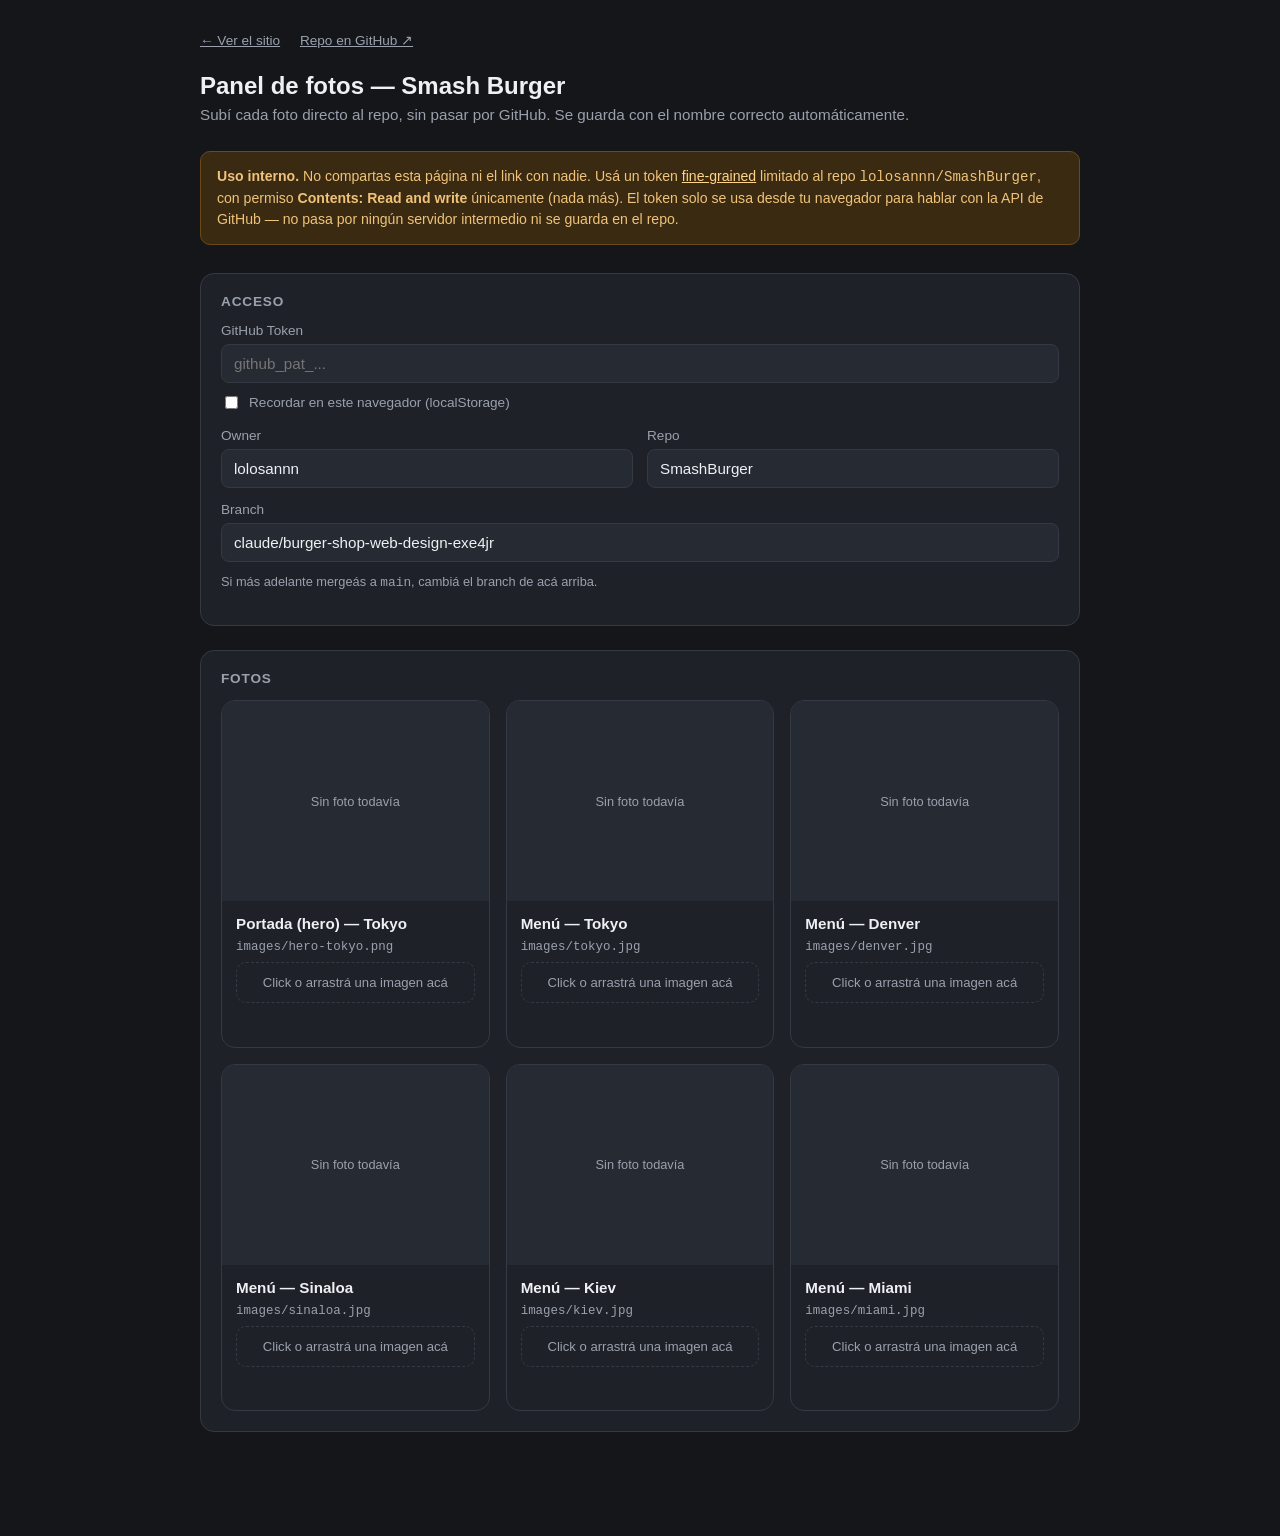
==== admin.html @ 0f2901dc "Add a client-side admin panel for uploading menu photos admin.html lets you paste a GitHub token and" ====
<!DOCTYPE html>
<html lang="es">
<head>
<meta charset="UTF-8" />
<meta name="viewport" content="width=device-width, initial-scale=1.0" />
<meta name="robots" content="noindex, nofollow" />
<title>Smash Burger — Panel de fotos</title>
<style>
  :root {
    --bg: #14161a;
    --panel: #1e2127;
    --panel-2: #262a32;
    --border: #343943;
    --text: #eef0f3;
    --text-dim: #9aa1ad;
    --accent: #e8382b;
    --ok: #3ba96c;
    --err: #e05252;
  }
  * { box-sizing: border-box; }
  body {
    margin: 0;
    background: var(--bg);
    color: var(--text);
    font-family: -apple-system, BlinkMacSystemFont, "Segoe UI", Roboto, sans-serif;
    padding: 32px 20px 80px;
  }
  .wrap { max-width: 880px; margin: 0 auto; }
  h1 { font-size: 1.5rem; margin: 0 0 6px; }
  .subtitle { color: var(--text-dim); margin: 0 0 28px; font-size: 0.95rem; }
  .warning {
    background: #3a2a12;
    border: 1px solid #6b4a1a;
    color: #f0c37a;
    border-radius: 10px;
    padding: 14px 16px;
    font-size: 0.88rem;
    line-height: 1.5;
    margin-bottom: 28px;
  }
  .warning a { color: #ffd48a; }

  .panel {
    background: var(--panel);
    border: 1px solid var(--border);
    border-radius: 14px;
    padding: 20px;
    margin-bottom: 24px;
  }
  .panel h2 {
    font-size: 0.85rem;
    text-transform: uppercase;
    letter-spacing: 0.06em;
    color: var(--text-dim);
    margin: 0 0 14px;
  }

  label { display: block; font-size: 0.85rem; margin-bottom: 6px; color: var(--text-dim); }
  input[type="password"], input[type="text"] {
    width: 100%;
    background: var(--panel-2);
    border: 1px solid var(--border);
    color: var(--text);
    padding: 10px 12px;
    border-radius: 8px;
    font-size: 0.95rem;
  }
  input[type="password"]:focus, input[type="text"]:focus { outline: 2px solid var(--accent); }

  .row { display: flex; align-items: center; gap: 8px; margin-top: 10px; font-size: 0.85rem; color: var(--text-dim); }
  .row input[type="checkbox"] { width: auto; }

  .small { font-size: 0.8rem; color: var(--text-dim); margin-top: 10px; line-height: 1.5; }
  .small a { color: var(--text); }

  .config-grid { display: grid; grid-template-columns: 1fr 1fr; gap: 14px; margin-bottom: 4px; }
  .config-grid .full { grid-column: 1 / -1; }

  .slots { display: grid; grid-template-columns: repeat(auto-fill, minmax(230px, 1fr)); gap: 16px; }

  .slot {
    background: var(--panel);
    border: 1px solid var(--border);
    border-radius: 14px;
    overflow: hidden;
    display: flex;
    flex-direction: column;
  }
  .slot-thumb {
    aspect-ratio: 4 / 3;
    background: var(--panel-2) center/cover no-repeat;
    display: flex;
    align-items: center;
    justify-content: center;
    color: var(--text-dim);
    font-size: 0.8rem;
    position: relative;
  }
  .slot-thumb.has-image { color: transparent; }
  .slot-body { padding: 14px; display: flex; flex-direction: column; gap: 8px; flex: 1; }
  .slot-name { font-weight: 600; font-size: 0.95rem; }
  .slot-path { font-size: 0.78rem; color: var(--text-dim); font-family: ui-monospace, monospace; }

  .dropzone {
    border: 1.5px dashed var(--border);
    border-radius: 10px;
    padding: 12px;
    text-align: center;
    font-size: 0.82rem;
    color: var(--text-dim);
    cursor: pointer;
    transition: border-color 0.15s ease, background 0.15s ease;
  }
  .dropzone:hover, .dropzone.drag { border-color: var(--accent); background: rgba(232, 56, 43, 0.08); }
  .dropzone input { display: none; }

  .status { font-size: 0.8rem; min-height: 1.2em; }
  .status.ok { color: var(--ok); }
  .status.err { color: var(--err); }
  .status.busy { color: var(--text-dim); }

  .top-links { margin-bottom: 24px; font-size: 0.85rem; }
  .top-links a { color: var(--text-dim); margin-right: 16px; }
</style>
</head>
<body>
<div class="wrap">
  <div class="top-links">
    <a href="index.html">← Ver el sitio</a>
    <a href="https://github.com/lolosannn/SmashBurger" target="_blank" rel="noopener">Repo en GitHub ↗</a>
  </div>

  <h1>Panel de fotos — Smash Burger</h1>
  <p class="subtitle">Subí cada foto directo al repo, sin pasar por GitHub. Se guarda con el nombre correcto automáticamente.</p>

  <div class="warning">
    <strong>Uso interno.</strong> No compartas esta página ni el link con nadie. Usá un token
    <a href="https://github.com/settings/personal-access-tokens/new" target="_blank" rel="noopener">fine-grained</a>
    limitado al repo <code>lolosannn/SmashBurger</code>, con permiso <strong>Contents: Read and write</strong> únicamente
    (nada más). El token solo se usa desde tu navegador para hablar con la API de GitHub — no pasa por ningún servidor
    intermedio ni se guarda en el repo.
  </div>

  <div class="panel">
    <h2>Acceso</h2>
    <label for="token">GitHub Token</label>
    <input type="password" id="token" placeholder="github_pat_..." autocomplete="off" />
    <div class="row">
      <input type="checkbox" id="remember" />
      <label for="remember" style="margin:0;">Recordar en este navegador (localStorage)</label>
    </div>

    <div class="config-grid" style="margin-top:16px;">
      <div>
        <label for="cfgOwner">Owner</label>
        <input type="text" id="cfgOwner" value="lolosannn" />
      </div>
      <div>
        <label for="cfgRepo">Repo</label>
        <input type="text" id="cfgRepo" value="SmashBurger" />
      </div>
      <div class="full">
        <label for="cfgBranch">Branch</label>
        <input type="text" id="cfgBranch" value="claude/burger-shop-web-design-exe4jr" />
      </div>
    </div>
    <p class="small">Si más adelante mergeás a <code>main</code>, cambiá el branch de acá arriba.</p>
  </div>

  <div class="panel">
    <h2>Fotos</h2>
    <div class="slots" id="slots"></div>
  </div>
</div>

<script>
(function () {
  "use strict";

  var SLOTS = [
    { key: "hero-tokyo.png", label: "Portada (hero) — Tokyo" },
    { key: "tokyo.jpg", label: "Menú — Tokyo" },
    { key: "denver.jpg", label: "Menú — Denver" },
    { key: "sinaloa.jpg", label: "Menú — Sinaloa" },
    { key: "kiev.jpg", label: "Menú — Kiev" },
    { key: "miami.jpg", label: "Menú — Miami" }
  ];

  var tokenInput = document.getElementById("token");
  var rememberBox = document.getElementById("remember");
  var slotsEl = document.getElementById("slots");

  var saved = localStorage.getItem("sb_admin_token");
  if (saved) {
    tokenInput.value = saved;
    rememberBox.checked = true;
  }

  rememberBox.addEventListener("change", syncRemember);
  tokenInput.addEventListener("input", syncRemember);

  function syncRemember() {
    if (rememberBox.checked && tokenInput.value) {
      localStorage.setItem("sb_admin_token", tokenInput.value);
    } else {
      localStorage.removeItem("sb_admin_token");
    }
  }

  function cfg() {
    return {
      owner: document.getElementById("cfgOwner").value.trim(),
      repo: document.getElementById("cfgRepo").value.trim(),
      branch: document.getElementById("cfgBranch").value.trim(),
      token: tokenInput.value.trim()
    };
  }

  function apiUrl(c, path) {
    return "https://api.github.com/repos/" + c.owner + "/" + c.repo + "/contents/" + path;
  }

  function rawUrl(c, path) {
    return "https://raw.githubusercontent.com/" + c.owner + "/" + c.repo + "/" + c.branch + "/" + path + "?t=" + Date.now();
  }

  function fileToBase64(file) {
    return new Promise(function (resolve, reject) {
      var reader = new FileReader();
      reader.onload = function () { resolve(reader.result.split(",")[1]); };
      reader.onerror = reject;
      reader.readAsDataURL(file);
    });
  }

  function authHeaders(c) {
    return { Authorization: "token " + c.token, Accept: "application/vnd.github+json" };
  }

  function getExistingSha(c, path) {
    return fetch(apiUrl(c, path) + "?ref=" + encodeURIComponent(c.branch), { headers: authHeaders(c) })
      .then(function (res) {
        if (res.status === 200) return res.json().then(function (j) { return j.sha; });
        return null;
      })
      .catch(function () { return null; });
  }

  function uploadFile(c, path, file) {
    return Promise.all([fileToBase64(file), getExistingSha(c, path)]).then(function (r) {
      var base64 = r[0], sha = r[1];
      var body = {
        message: "Update " + path + " via admin panel",
        content: base64,
        branch: c.branch
      };
      if (sha) body.sha = sha;
      return fetch(apiUrl(c, path), {
        method: "PUT",
        headers: Object.assign({ "Content-Type": "application/json" }, authHeaders(c)),
        body: JSON.stringify(body)
      }).then(function (res) {
        if (!res.ok) {
          return res.json().then(function (err) {
            throw new Error(err.message || res.statusText);
          });
        }
        return res.json();
      });
    });
  }

  function buildSlot(slot) {
    var el = document.createElement("div");
    el.className = "slot";

    var thumb = document.createElement("div");
    thumb.className = "slot-thumb";
    thumb.textContent = "Sin foto todavía";

    var body = document.createElement("div");
    body.className = "slot-body";

    var name = document.createElement("div");
    name.className = "slot-name";
    name.textContent = slot.label;

    var pathEl = document.createElement("div");
    pathEl.className = "slot-path";
    pathEl.textContent = "images/" + slot.key;

    var drop = document.createElement("label");
    drop.className = "dropzone";
    drop.textContent = "Click o arrastrá una imagen acá";
    var input = document.createElement("input");
    input.type = "file";
    input.accept = "image/*";
    drop.appendChild(input);

    var status = document.createElement("div");
    status.className = "status";

    body.appendChild(name);
    body.appendChild(pathEl);
    body.appendChild(drop);
    body.appendChild(status);
    el.appendChild(thumb);
    el.appendChild(body);
    slotsEl.appendChild(el);

    function setThumb(url) {
      thumb.style.backgroundImage = "url('" + url + "')";
      thumb.classList.add("has-image");
      thumb.textContent = "";
    }

    function handleFile(file) {
      if (!file) return;
      var c = cfg();
      if (!c.token) {
        status.textContent = "Falta el token de GitHub (arriba).";
        status.className = "status err";
        return;
      }

      var localPreview = URL.createObjectURL(file);
      setThumb(localPreview);

      status.textContent = "Subiendo…";
      status.className = "status busy";

      uploadFile(c, "images/" + slot.key, file)
        .then(function () {
          status.textContent = "Listo ✓ subida a " + c.branch;
          status.className = "status ok";
        })
        .catch(function (err) {
          status.textContent = "Error: " + err.message;
          status.className = "status err";
        });
    }

    input.addEventListener("change", function () {
      handleFile(input.files[0]);
    });

    ["dragover", "dragenter"].forEach(function (evt) {
      drop.addEventListener(evt, function (e) {
        e.preventDefault();
        drop.classList.add("drag");
      });
    });
    ["dragleave", "dragend", "drop"].forEach(function (evt) {
      drop.addEventListener(evt, function () { drop.classList.remove("drag"); });
    });
    drop.addEventListener("drop", function (e) {
      e.preventDefault();
      var file = e.dataTransfer.files && e.dataTransfer.files[0];
      if (file) handleFile(file);
    });

    // Try to load an existing preview from the branch (works even without a token, public repo).
    var probe = new Image();
    probe.onload = function () { setThumb(probe.src); };
    probe.onerror = function () { /* no existing file yet, keep placeholder */ };
    probe.src = rawUrl(cfg(), "images/" + slot.key);
  }

  SLOTS.forEach(buildSlot);
})();
</script>
</body>
</html>
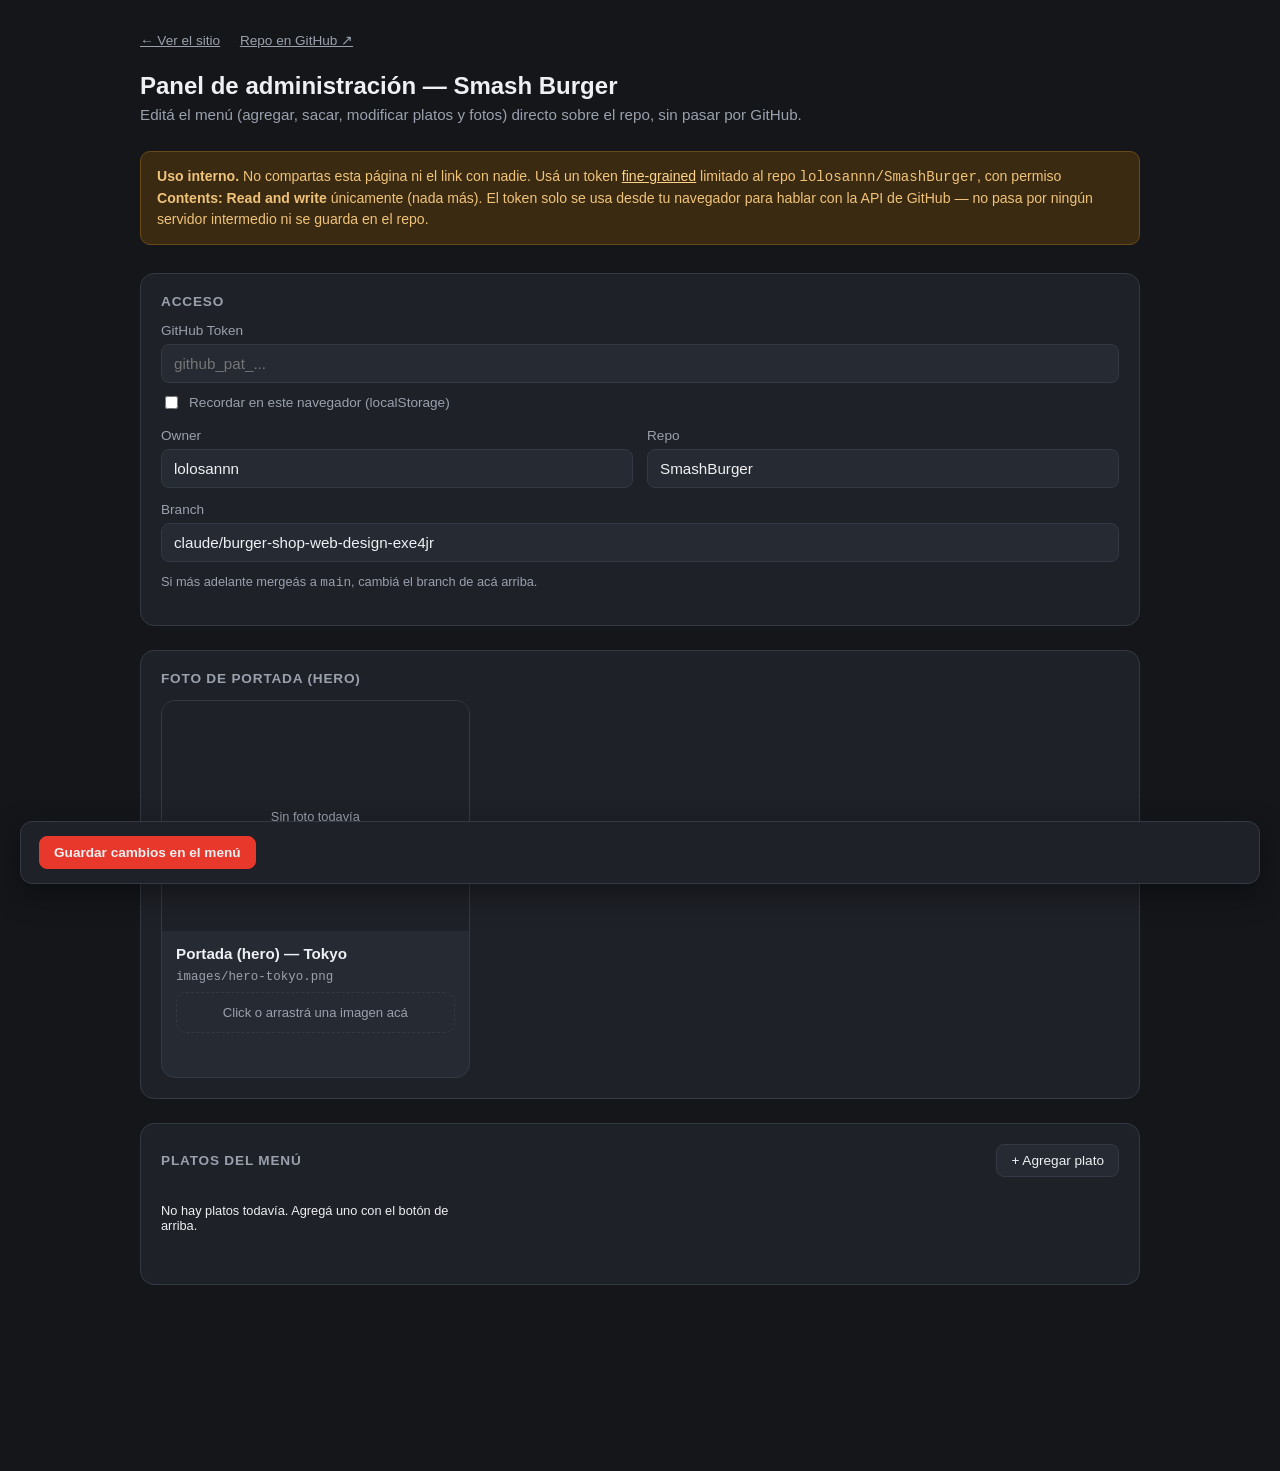
==== commit 9590d4f3: "Turn the menu into editable data, rework admin panel into a full editor - Move menu items into menu." ====
--- a/admin.html
+++ b/admin.html
@@ -4,7 +4,7 @@
 <meta charset="UTF-8" />
 <meta name="viewport" content="width=device-width, initial-scale=1.0" />
 <meta name="robots" content="noindex, nofollow" />
-<title>Smash Burger — Panel de fotos</title>
+<title>Smash Burger — Panel de administración</title>
 <style>
   :root {
     --bg: #14161a;
@@ -14,6 +14,7 @@
     --text: #eef0f3;
     --text-dim: #9aa1ad;
     --accent: #e8382b;
+    --accent-2: #f7b500;
     --ok: #3ba96c;
     --err: #e05252;
   }
@@ -23,10 +24,11 @@
     background: var(--bg);
     color: var(--text);
     font-family: -apple-system, BlinkMacSystemFont, "Segoe UI", Roboto, sans-serif;
-    padding: 32px 20px 80px;
-  }
-  .wrap { max-width: 880px; margin: 0 auto; }
+    padding: 32px 20px 100px;
+  }
+  .wrap { max-width: 1000px; margin: 0 auto; }
   h1 { font-size: 1.5rem; margin: 0 0 6px; }
+  h3 { margin: 0; }
   .subtitle { color: var(--text-dim); margin: 0 0 28px; font-size: 0.95rem; }
   .warning {
     background: #3a2a12;
@@ -54,9 +56,11 @@
     color: var(--text-dim);
     margin: 0 0 14px;
   }
+  .panel-head { display: flex; align-items: center; justify-content: space-between; margin-bottom: 14px; }
+  .panel-head h2 { margin: 0; }
 
   label { display: block; font-size: 0.85rem; margin-bottom: 6px; color: var(--text-dim); }
-  input[type="password"], input[type="text"] {
+  input[type="password"], input[type="text"], textarea {
     width: 100%;
     background: var(--panel-2);
     border: 1px solid var(--border);
@@ -64,8 +68,10 @@
     padding: 10px 12px;
     border-radius: 8px;
     font-size: 0.95rem;
-  }
-  input[type="password"]:focus, input[type="text"]:focus { outline: 2px solid var(--accent); }
+    font-family: inherit;
+  }
+  textarea { resize: vertical; min-height: 64px; }
+  input:focus, textarea:focus { outline: 2px solid var(--accent); }
 
   .row { display: flex; align-items: center; gap: 8px; margin-top: 10px; font-size: 0.85rem; color: var(--text-dim); }
   .row input[type="checkbox"] { width: auto; }
@@ -78,17 +84,17 @@
 
   .slots { display: grid; grid-template-columns: repeat(auto-fill, minmax(230px, 1fr)); gap: 16px; }
 
-  .slot {
-    background: var(--panel);
+  .slot, .dish-card {
+    background: var(--panel-2);
     border: 1px solid var(--border);
     border-radius: 14px;
     overflow: hidden;
     display: flex;
     flex-direction: column;
   }
-  .slot-thumb {
+  .slot-thumb, .dish-thumb {
     aspect-ratio: 4 / 3;
-    background: var(--panel-2) center/cover no-repeat;
+    background: var(--panel) center/cover no-repeat;
     display: flex;
     align-items: center;
     justify-content: center;
@@ -96,7 +102,7 @@
     font-size: 0.8rem;
     position: relative;
   }
-  .slot-thumb.has-image { color: transparent; }
+  .slot-thumb.has-image, .dish-thumb.has-image { color: transparent; }
   .slot-body { padding: 14px; display: flex; flex-direction: column; gap: 8px; flex: 1; }
   .slot-name { font-weight: 600; font-size: 0.95rem; }
   .slot-path { font-size: 0.78rem; color: var(--text-dim); font-family: ui-monospace, monospace; }
@@ -121,6 +127,49 @@
 
   .top-links { margin-bottom: 24px; font-size: 0.85rem; }
   .top-links a { color: var(--text-dim); margin-right: 16px; }
+
+  .btn {
+    display: inline-flex;
+    align-items: center;
+    gap: 6px;
+    background: var(--panel-2);
+    border: 1px solid var(--border);
+    color: var(--text);
+    padding: 8px 14px;
+    border-radius: 8px;
+    font-size: 0.85rem;
+    cursor: pointer;
+    font-family: inherit;
+  }
+  .btn:hover { border-color: var(--text-dim); }
+  .btn.primary { background: var(--accent); border-color: var(--accent); font-weight: 600; }
+  .btn.primary:hover { background: #cf2f23; }
+  .btn.ghost { background: transparent; }
+  .btn.danger { color: var(--err); }
+  .btn:disabled { opacity: 0.5; cursor: not-allowed; }
+
+  .dishes { display: grid; grid-template-columns: repeat(auto-fill, minmax(260px, 1fr)); gap: 16px; margin-bottom: 18px; }
+
+  .dish-body { padding: 14px; display: flex; flex-direction: column; gap: 10px; }
+  .dish-field label { margin-bottom: 4px; }
+  .dish-row { display: flex; gap: 10px; }
+  .dish-row > div { flex: 1; }
+  .dish-actions { display: flex; align-items: center; justify-content: space-between; gap: 8px; margin-top: 4px; }
+  .dish-order { display: flex; gap: 4px; }
+  .dish-order .btn { padding: 6px 8px; }
+
+  .save-bar {
+    position: sticky;
+    bottom: 16px;
+    display: flex;
+    align-items: center;
+    gap: 14px;
+    background: var(--panel);
+    border: 1px solid var(--border);
+    border-radius: 12px;
+    padding: 14px 18px;
+    box-shadow: 0 10px 30px rgba(0, 0, 0, 0.4);
+  }
 </style>
 </head>
 <body>
@@ -130,8 +179,8 @@
     <a href="https://github.com/lolosannn/SmashBurger" target="_blank" rel="noopener">Repo en GitHub ↗</a>
   </div>
 
-  <h1>Panel de fotos — Smash Burger</h1>
-  <p class="subtitle">Subí cada foto directo al repo, sin pasar por GitHub. Se guarda con el nombre correcto automáticamente.</p>
+  <h1>Panel de administración — Smash Burger</h1>
+  <p class="subtitle">Editá el menú (agregar, sacar, modificar platos y fotos) directo sobre el repo, sin pasar por GitHub.</p>
 
   <div class="warning">
     <strong>Uso interno.</strong> No compartas esta página ni el link con nadie. Usá un token
@@ -168,37 +217,40 @@
   </div>
 
   <div class="panel">
-    <h2>Fotos</h2>
-    <div class="slots" id="slots"></div>
+    <h2>Foto de portada (hero)</h2>
+    <div class="slots" id="heroSlot"></div>
   </div>
+
+  <div class="panel">
+    <div class="panel-head">
+      <h2>Platos del menú</h2>
+      <button class="btn" id="addDish" type="button">+ Agregar plato</button>
+    </div>
+    <div class="dishes" id="dishes">
+      <p class="status busy">Cargando menú…</p>
+    </div>
+  </div>
+</div>
+
+<div class="save-bar" id="saveBar" style="display:none;">
+  <button class="btn primary" id="saveMenu" type="button">Guardar cambios en el menú</button>
+  <span class="status" id="saveStatus"></span>
 </div>
 
 <script>
 (function () {
   "use strict";
 
-  var SLOTS = [
-    { key: "hero-tokyo.png", label: "Portada (hero) — Tokyo" },
-    { key: "tokyo.jpg", label: "Menú — Tokyo" },
-    { key: "denver.jpg", label: "Menú — Denver" },
-    { key: "sinaloa.jpg", label: "Menú — Sinaloa" },
-    { key: "kiev.jpg", label: "Menú — Kiev" },
-    { key: "miami.jpg", label: "Menú — Miami" }
-  ];
-
   var tokenInput = document.getElementById("token");
   var rememberBox = document.getElementById("remember");
-  var slotsEl = document.getElementById("slots");
 
   var saved = localStorage.getItem("sb_admin_token");
   if (saved) {
     tokenInput.value = saved;
     rememberBox.checked = true;
   }
-
   rememberBox.addEventListener("change", syncRemember);
   tokenInput.addEventListener("input", syncRemember);
-
   function syncRemember() {
     if (rememberBox.checked && tokenInput.value) {
       localStorage.setItem("sb_admin_token", tokenInput.value);
@@ -219,11 +271,14 @@
   function apiUrl(c, path) {
     return "https://api.github.com/repos/" + c.owner + "/" + c.repo + "/contents/" + path;
   }
-
   function rawUrl(c, path) {
     return "https://raw.githubusercontent.com/" + c.owner + "/" + c.repo + "/" + c.branch + "/" + path + "?t=" + Date.now();
   }
-
+  function authHeaders(c) {
+    var h = { Accept: "application/vnd.github+json" };
+    if (c.token) h.Authorization = "token " + c.token;
+    return h;
+  }
   function fileToBase64(file) {
     return new Promise(function (resolve, reject) {
       var reader = new FileReader();
@@ -232,63 +287,84 @@
       reader.readAsDataURL(file);
     });
   }
-
-  function authHeaders(c) {
-    return { Authorization: "token " + c.token, Accept: "application/vnd.github+json" };
-  }
-
-  function getExistingSha(c, path) {
+  function b64EncodeUnicode(str) {
+    return btoa(unescape(encodeURIComponent(str)));
+  }
+  function b64DecodeUnicode(str) {
+    return decodeURIComponent(escape(atob(str)));
+  }
+
+  function getFile(c, path) {
     return fetch(apiUrl(c, path) + "?ref=" + encodeURIComponent(c.branch), { headers: authHeaders(c) })
       .then(function (res) {
-        if (res.status === 200) return res.json().then(function (j) { return j.sha; });
+        if (res.status === 200) return res.json();
         return null;
       })
       .catch(function () { return null; });
   }
 
-  function uploadFile(c, path, file) {
-    return Promise.all([fileToBase64(file), getExistingSha(c, path)]).then(function (r) {
-      var base64 = r[0], sha = r[1];
-      var body = {
-        message: "Update " + path + " via admin panel",
-        content: base64,
-        branch: c.branch
-      };
-      if (sha) body.sha = sha;
-      return fetch(apiUrl(c, path), {
-        method: "PUT",
-        headers: Object.assign({ "Content-Type": "application/json" }, authHeaders(c)),
-        body: JSON.stringify(body)
-      }).then(function (res) {
-        if (!res.ok) {
-          return res.json().then(function (err) {
-            throw new Error(err.message || res.statusText);
-          });
-        }
-        return res.json();
-      });
-    });
-  }
-
-  function buildSlot(slot) {
+  function putFile(c, path, base64Content, sha, message) {
+    var body = { message: message, content: base64Content, branch: c.branch };
+    if (sha) body.sha = sha;
+    return fetch(apiUrl(c, path), {
+      method: "PUT",
+      headers: Object.assign({ "Content-Type": "application/json" }, authHeaders(c)),
+      body: JSON.stringify(body)
+    }).then(function (res) {
+      if (!res.ok) {
+        return res.json().then(function (err) { throw new Error(err.message || res.statusText); });
+      }
+      return res.json();
+    });
+  }
+
+  function uploadImage(c, path, file) {
+    return Promise.all([fileToBase64(file), getFile(c, path)]).then(function (r) {
+      return putFile(c, path, r[0], r[1] ? r[1].sha : null, "Update " + path + " via admin panel");
+    });
+  }
+
+  function requireToken(status) {
+    var c = cfg();
+    if (!c.token) {
+      status.textContent = "Falta el token de GitHub (arriba).";
+      status.className = "status err";
+      return null;
+    }
+    return c;
+  }
+
+  function slugify(str) {
+    var map = { á: "a", é: "e", í: "i", ó: "o", ú: "u", ñ: "n", ü: "u" };
+    var out = String(str || "").toLowerCase().replace(/[áéíóúñü]/g, function (ch) { return map[ch] || ch; });
+    out = out.replace(/[^a-z0-9]+/g, "-").replace(/^-+|-+$/g, "");
+    return out || "plato";
+  }
+
+  function extFromFile(file) {
+    var m = /\.([a-zA-Z0-9]+)$/.exec(file.name || "");
+    if (m) return m[1].toLowerCase();
+    if (file.type === "image/png") return "png";
+    if (file.type === "image/webp") return "webp";
+    return "jpg";
+  }
+
+  /* ---------- Hero photo slot ---------- */
+  (function heroSlot() {
+    var container = document.getElementById("heroSlot");
     var el = document.createElement("div");
     el.className = "slot";
-
     var thumb = document.createElement("div");
     thumb.className = "slot-thumb";
     thumb.textContent = "Sin foto todavía";
-
     var body = document.createElement("div");
     body.className = "slot-body";
-
     var name = document.createElement("div");
     name.className = "slot-name";
-    name.textContent = slot.label;
-
+    name.textContent = "Portada (hero) — Tokyo";
     var pathEl = document.createElement("div");
     pathEl.className = "slot-path";
-    pathEl.textContent = "images/" + slot.key;
-
+    pathEl.textContent = "images/hero-tokyo.png";
     var drop = document.createElement("label");
     drop.className = "dropzone";
     drop.textContent = "Click o arrastrá una imagen acá";
@@ -296,7 +372,6 @@
     input.type = "file";
     input.accept = "image/*";
     drop.appendChild(input);
-
     var status = document.createElement("div");
     status.className = "status";
 
@@ -306,32 +381,23 @@
     body.appendChild(status);
     el.appendChild(thumb);
     el.appendChild(body);
-    slotsEl.appendChild(el);
+    container.appendChild(el);
 
     function setThumb(url) {
       thumb.style.backgroundImage = "url('" + url + "')";
       thumb.classList.add("has-image");
       thumb.textContent = "";
     }
-
     function handleFile(file) {
       if (!file) return;
-      var c = cfg();
-      if (!c.token) {
-        status.textContent = "Falta el token de GitHub (arriba).";
-        status.className = "status err";
-        return;
-      }
-
-      var localPreview = URL.createObjectURL(file);
-      setThumb(localPreview);
-
+      var c = requireToken(status);
+      if (!c) return;
+      setThumb(URL.createObjectURL(file));
       status.textContent = "Subiendo…";
       status.className = "status busy";
-
-      uploadFile(c, "images/" + slot.key, file)
+      uploadImage(c, "images/hero-tokyo.png", file)
         .then(function () {
-          status.textContent = "Listo ✓ subida a " + c.branch;
+          status.textContent = "Listo ✓";
           status.className = "status ok";
         })
         .catch(function (err) {
@@ -339,16 +405,9 @@
           status.className = "status err";
         });
     }
-
-    input.addEventListener("change", function () {
-      handleFile(input.files[0]);
-    });
-
+    input.addEventListener("change", function () { handleFile(input.files[0]); });
     ["dragover", "dragenter"].forEach(function (evt) {
-      drop.addEventListener(evt, function (e) {
-        e.preventDefault();
-        drop.classList.add("drag");
-      });
+      drop.addEventListener(evt, function (e) { e.preventDefault(); drop.classList.add("drag"); });
     });
     ["dragleave", "dragend", "drop"].forEach(function (evt) {
       drop.addEventListener(evt, function () { drop.classList.remove("drag"); });
@@ -358,15 +417,262 @@
       var file = e.dataTransfer.files && e.dataTransfer.files[0];
       if (file) handleFile(file);
     });
-
-    // Try to load an existing preview from the branch (works even without a token, public repo).
     var probe = new Image();
     probe.onload = function () { setThumb(probe.src); };
-    probe.onerror = function () { /* no existing file yet, keep placeholder */ };
-    probe.src = rawUrl(cfg(), "images/" + slot.key);
-  }
-
-  SLOTS.forEach(buildSlot);
+    probe.src = rawUrl(cfg(), "images/hero-tokyo.png");
+  })();
+
+  /* ---------- Menu editor ---------- */
+  var dishesEl = document.getElementById("dishes");
+  var addDishBtn = document.getElementById("addDish");
+  var saveBar = document.getElementById("saveBar");
+  var saveBtn = document.getElementById("saveMenu");
+  var saveStatus = document.getElementById("saveStatus");
+
+  var state = { items: [], sha: null, loaded: false };
+
+  function loadMenu() {
+    var c = cfg();
+    getFile(c, "menu.json").then(function (file) {
+      state.loaded = true;
+      if (file && file.content) {
+        try {
+          state.items = JSON.parse(b64DecodeUnicode(file.content.replace(/\n/g, "")));
+          state.sha = file.sha;
+        } catch (e) {
+          state.items = [];
+          state.sha = file.sha;
+        }
+      } else {
+        state.items = [];
+        state.sha = null;
+      }
+      renderDishes();
+      saveBar.style.display = "flex";
+    });
+  }
+
+  function renderDishes() {
+    dishesEl.innerHTML = "";
+    if (!state.items.length) {
+      var empty = document.createElement("p");
+      empty.className = "status";
+      empty.textContent = "No hay platos todavía. Agregá uno con el botón de arriba.";
+      dishesEl.appendChild(empty);
+      return;
+    }
+    state.items.forEach(function (item, index) {
+      dishesEl.appendChild(buildDishCard(item, index));
+    });
+  }
+
+  function buildDishCard(item, index) {
+    var c0 = cfg();
+    var card = document.createElement("div");
+    card.className = "dish-card";
+
+    var thumb = document.createElement("div");
+    thumb.className = "dish-thumb";
+    thumb.textContent = "Sin foto";
+
+    var body = document.createElement("div");
+    body.className = "dish-body";
+
+    function field(labelText, tag, value, placeholder) {
+      var wrap = document.createElement("div");
+      wrap.className = "dish-field";
+      var l = document.createElement("label");
+      l.textContent = labelText;
+      var input = document.createElement(tag);
+      input.value = value || "";
+      if (placeholder) input.placeholder = placeholder;
+      wrap.appendChild(l);
+      wrap.appendChild(input);
+      body.appendChild(wrap);
+      return input;
+    }
+
+    var nameInput = field("Nombre", "input", item.name, "Ej: Tokyo");
+    nameInput.type = "text";
+    var descInput = field("Descripción", "textarea", item.description, "Ingredientes del plato");
+    var row = document.createElement("div");
+    row.className = "dish-row";
+    body.appendChild(row);
+
+    var priceWrap = document.createElement("div");
+    var priceLabel = document.createElement("label");
+    priceLabel.textContent = "Precio";
+    var priceInput = document.createElement("input");
+    priceInput.type = "text";
+    priceInput.value = item.price || "";
+    priceInput.placeholder = "$0.000";
+    priceWrap.appendChild(priceLabel);
+    priceWrap.appendChild(priceInput);
+    row.appendChild(priceWrap);
+
+    var tagWrap = document.createElement("div");
+    var tagLabel = document.createElement("label");
+    tagLabel.textContent = "Etiqueta";
+    var tagInput = document.createElement("input");
+    tagInput.type = "text";
+    tagInput.value = item.tag || "";
+    tagInput.placeholder = "Ej: Doble";
+    tagWrap.appendChild(tagLabel);
+    tagWrap.appendChild(tagInput);
+    row.appendChild(tagWrap);
+
+    var drop = document.createElement("label");
+    drop.className = "dropzone";
+    drop.textContent = "Click o arrastrá una foto";
+    var fileInput = document.createElement("input");
+    fileInput.type = "file";
+    fileInput.accept = "image/*";
+    drop.appendChild(fileInput);
+    body.appendChild(drop);
+
+    var photoStatus = document.createElement("div");
+    photoStatus.className = "status";
+    body.appendChild(photoStatus);
+
+    var actions = document.createElement("div");
+    actions.className = "dish-actions";
+    var order = document.createElement("div");
+    order.className = "dish-order";
+    var upBtn = document.createElement("button");
+    upBtn.className = "btn ghost";
+    upBtn.type = "button";
+    upBtn.textContent = "↑";
+    upBtn.disabled = index === 0;
+    var downBtn = document.createElement("button");
+    downBtn.className = "btn ghost";
+    downBtn.type = "button";
+    downBtn.textContent = "↓";
+    downBtn.disabled = index === state.items.length - 1;
+    order.appendChild(upBtn);
+    order.appendChild(downBtn);
+    var delBtn = document.createElement("button");
+    delBtn.className = "btn danger";
+    delBtn.type = "button";
+    delBtn.textContent = "Eliminar";
+    actions.appendChild(order);
+    actions.appendChild(delBtn);
+    body.appendChild(actions);
+
+    card.appendChild(thumb);
+    card.appendChild(body);
+
+    function setThumb(url) {
+      thumb.style.backgroundImage = "url('" + url + "')";
+      thumb.classList.add("has-image");
+      thumb.textContent = "";
+    }
+    if (item.image) {
+      var probe = new Image();
+      probe.onload = function () { setThumb(probe.src); };
+      probe.src = rawUrl(c0, item.image) ;
+    }
+
+    nameInput.addEventListener("input", function () { item.name = nameInput.value; });
+    descInput.addEventListener("input", function () { item.description = descInput.value; });
+    priceInput.addEventListener("input", function () { item.price = priceInput.value; });
+    tagInput.addEventListener("input", function () { item.tag = tagInput.value; });
+
+    function handlePhoto(file) {
+      if (!file) return;
+      var c = requireToken(photoStatus);
+      if (!c) return;
+      if (!item.id) {
+        if (!nameInput.value.trim()) {
+          photoStatus.textContent = "Escribí el nombre del plato antes de subir la foto.";
+          photoStatus.className = "status err";
+          return;
+        }
+        item.id = slugify(nameInput.value);
+      }
+      var ext = extFromFile(file);
+      var path = "images/" + item.id + "." + ext;
+      setThumb(URL.createObjectURL(file));
+      photoStatus.textContent = "Subiendo…";
+      photoStatus.className = "status busy";
+      uploadImage(c, path, file)
+        .then(function () {
+          item.image = path;
+          photoStatus.textContent = "Listo ✓";
+          photoStatus.className = "status ok";
+        })
+        .catch(function (err) {
+          photoStatus.textContent = "Error: " + err.message;
+          photoStatus.className = "status err";
+        });
+    }
+    fileInput.addEventListener("change", function () { handlePhoto(fileInput.files[0]); });
+    ["dragover", "dragenter"].forEach(function (evt) {
+      drop.addEventListener(evt, function (e) { e.preventDefault(); drop.classList.add("drag"); });
+    });
+    ["dragleave", "dragend", "drop"].forEach(function (evt) {
+      drop.addEventListener(evt, function () { drop.classList.remove("drag"); });
+    });
+    drop.addEventListener("drop", function (e) {
+      e.preventDefault();
+      var file = e.dataTransfer.files && e.dataTransfer.files[0];
+      if (file) handlePhoto(file);
+    });
+
+    upBtn.addEventListener("click", function () {
+      if (index === 0) return;
+      var tmp = state.items[index - 1];
+      state.items[index - 1] = state.items[index];
+      state.items[index] = tmp;
+      renderDishes();
+    });
+    downBtn.addEventListener("click", function () {
+      if (index === state.items.length - 1) return;
+      var tmp = state.items[index + 1];
+      state.items[index + 1] = state.items[index];
+      state.items[index] = tmp;
+      renderDishes();
+    });
+    delBtn.addEventListener("click", function () {
+      if (!confirm('¿Sacar "' + (item.name || "este plato") + '" del menú?')) return;
+      state.items.splice(index, 1);
+      renderDishes();
+    });
+
+    return card;
+  }
+
+  addDishBtn.addEventListener("click", function () {
+    state.items.push({ id: "", name: "", description: "", price: "", tag: "", image: "" });
+    renderDishes();
+  });
+
+  saveBtn.addEventListener("click", function () {
+    var c = requireToken(saveStatus);
+    if (!c) return;
+    var missing = state.items.some(function (it) { return !it.id || !it.image; });
+    if (missing && !confirm("Hay platos sin foto todavía. ¿Guardar igual?")) return;
+
+    saveStatus.textContent = "Guardando…";
+    saveStatus.className = "status busy";
+    saveBtn.disabled = true;
+
+    var json = JSON.stringify(state.items, null, 2) + "\n";
+    var base64 = b64EncodeUnicode(json);
+
+    putFile(c, "menu.json", base64, state.sha, "Update menu.json via admin panel")
+      .then(function (res) {
+        state.sha = res.content.sha;
+        saveStatus.textContent = "Guardado ✓ — el sitio se actualiza en 1-2 min.";
+        saveStatus.className = "status ok";
+      })
+      .catch(function (err) {
+        saveStatus.textContent = "Error: " + err.message;
+        saveStatus.className = "status err";
+      })
+      .then(function () { saveBtn.disabled = false; });
+  });
+
+  loadMenu();
 })();
 </script>
 </body>
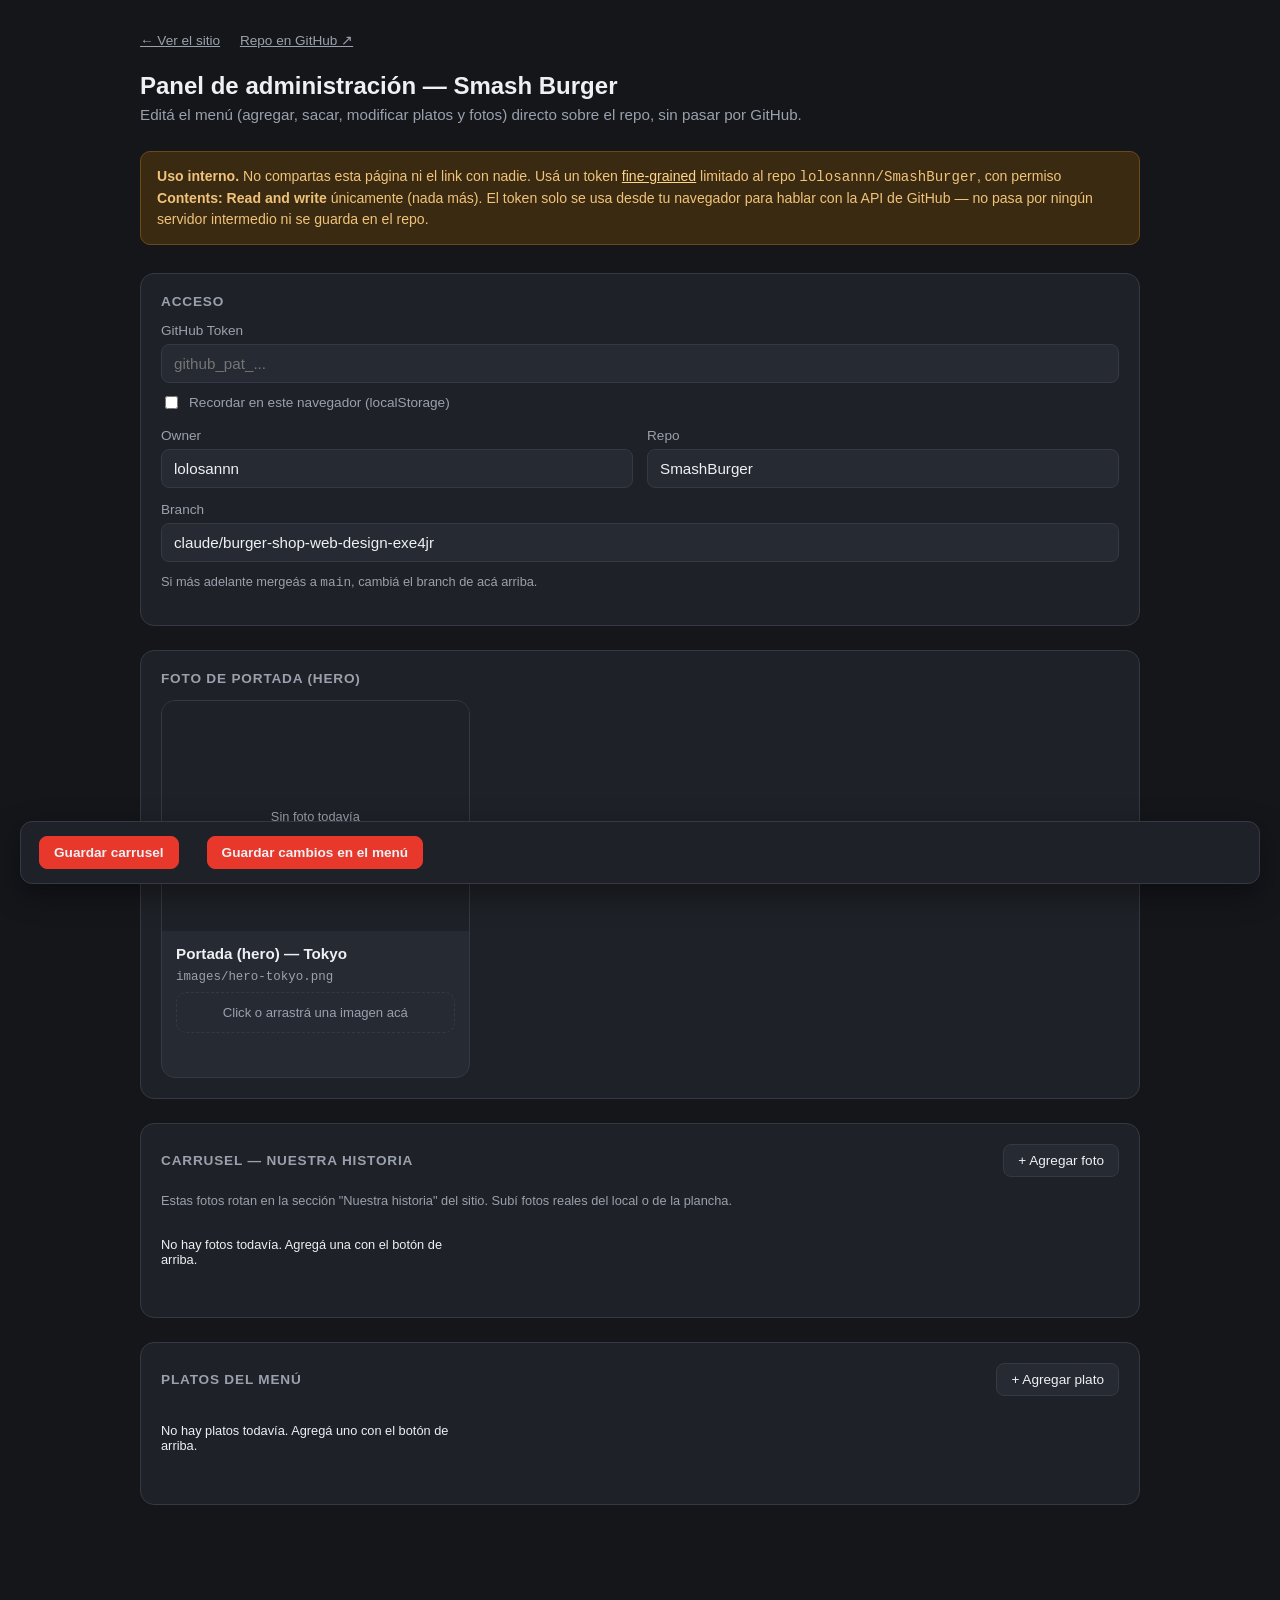
==== commit 7e21eda6: "Arreglar animación del menú, carrusel en Nosotros y ajustes varios - Fix del bug de animación "traba" ====
--- a/admin.html
+++ b/admin.html
@@ -163,7 +163,8 @@
     bottom: 16px;
     display: flex;
     align-items: center;
-    gap: 14px;
+    flex-wrap: wrap;
+    gap: 10px 14px;
     background: var(--panel);
     border: 1px solid var(--border);
     border-radius: 12px;
@@ -223,6 +224,17 @@
 
   <div class="panel">
     <div class="panel-head">
+      <h2>Carrusel — Nuestra historia</h2>
+      <button class="btn" id="addAboutPhoto" type="button">+ Agregar foto</button>
+    </div>
+    <p class="small" style="margin-top:0;margin-bottom:14px;">Estas fotos rotan en la sección "Nuestra historia" del sitio. Subí fotos reales del local o de la plancha.</p>
+    <div class="dishes" id="aboutPhotos">
+      <p class="status busy">Cargando fotos…</p>
+    </div>
+  </div>
+
+  <div class="panel">
+    <div class="panel-head">
       <h2>Platos del menú</h2>
       <button class="btn" id="addDish" type="button">+ Agregar plato</button>
     </div>
@@ -233,6 +245,8 @@
 </div>
 
 <div class="save-bar" id="saveBar" style="display:none;">
+  <button class="btn primary" id="saveAbout" type="button">Guardar carrusel</button>
+  <span class="status" id="saveAboutStatus"></span>
   <button class="btn primary" id="saveMenu" type="button">Guardar cambios en el menú</button>
   <span class="status" id="saveStatus"></span>
 </div>
@@ -332,6 +346,12 @@
       return null;
     }
     return c;
+  }
+
+  function formatPrice(raw) {
+    var digits = String(raw || "").replace(/[^\d]/g, "").replace(/^0+(?=\d)/, "");
+    if (!digits) return "";
+    return "$" + digits.replace(/\B(?=(\d{3})+(?!\d))/g, ".");
   }
 
   function slugify(str) {
@@ -422,6 +442,213 @@
     probe.src = rawUrl(cfg(), "images/hero-tokyo.png");
   })();
 
+  /* ---------- "Nuestra historia" carousel photos ---------- */
+  var aboutPhotosEl = document.getElementById("aboutPhotos");
+  var addAboutBtn = document.getElementById("addAboutPhoto");
+  var saveAboutBtn = document.getElementById("saveAbout");
+  var saveAboutStatus = document.getElementById("saveAboutStatus");
+
+  var aboutState = { items: [], sha: null };
+
+  function loadAbout() {
+    var c = cfg();
+    getFile(c, "about.json").then(function (file) {
+      if (file && file.content) {
+        try {
+          aboutState.items = JSON.parse(b64DecodeUnicode(file.content.replace(/\n/g, "")));
+          aboutState.sha = file.sha;
+        } catch (e) {
+          aboutState.items = [];
+          aboutState.sha = file.sha;
+        }
+      } else {
+        aboutState.items = [];
+        aboutState.sha = null;
+      }
+      renderAboutPhotos();
+      saveBar.style.display = "flex";
+    });
+  }
+
+  function renderAboutPhotos() {
+    aboutPhotosEl.innerHTML = "";
+    if (!aboutState.items.length) {
+      var empty = document.createElement("p");
+      empty.className = "status";
+      empty.textContent = "No hay fotos todavía. Agregá una con el botón de arriba.";
+      aboutPhotosEl.appendChild(empty);
+      return;
+    }
+    aboutState.items.forEach(function (item, index) {
+      aboutPhotosEl.appendChild(buildAboutCard(item, index));
+    });
+  }
+
+  function buildAboutCard(item, index) {
+    var c0 = cfg();
+    var card = document.createElement("div");
+    card.className = "dish-card";
+
+    var thumb = document.createElement("div");
+    thumb.className = "dish-thumb";
+    thumb.textContent = "Sin foto";
+
+    var body = document.createElement("div");
+    body.className = "dish-body";
+
+    var altWrap = document.createElement("div");
+    altWrap.className = "dish-field";
+    var altLabel = document.createElement("label");
+    altLabel.textContent = "Descripción de la foto";
+    var altInput = document.createElement("input");
+    altInput.type = "text";
+    altInput.value = item.alt || "";
+    altInput.placeholder = "Ej: Medallones dorándose en la plancha";
+    altWrap.appendChild(altLabel);
+    altWrap.appendChild(altInput);
+    body.appendChild(altWrap);
+
+    var drop = document.createElement("label");
+    drop.className = "dropzone";
+    drop.textContent = "Click o arrastrá una foto";
+    var fileInput = document.createElement("input");
+    fileInput.type = "file";
+    fileInput.accept = "image/*";
+    drop.appendChild(fileInput);
+    body.appendChild(drop);
+
+    var photoStatus = document.createElement("div");
+    photoStatus.className = "status";
+    body.appendChild(photoStatus);
+
+    var actions = document.createElement("div");
+    actions.className = "dish-actions";
+    var order = document.createElement("div");
+    order.className = "dish-order";
+    var upBtn = document.createElement("button");
+    upBtn.className = "btn ghost";
+    upBtn.type = "button";
+    upBtn.textContent = "↑";
+    upBtn.disabled = index === 0;
+    var downBtn = document.createElement("button");
+    downBtn.className = "btn ghost";
+    downBtn.type = "button";
+    downBtn.textContent = "↓";
+    downBtn.disabled = index === aboutState.items.length - 1;
+    order.appendChild(upBtn);
+    order.appendChild(downBtn);
+    var delBtn = document.createElement("button");
+    delBtn.className = "btn danger";
+    delBtn.type = "button";
+    delBtn.textContent = "Eliminar";
+    actions.appendChild(order);
+    actions.appendChild(delBtn);
+    body.appendChild(actions);
+
+    card.appendChild(thumb);
+    card.appendChild(body);
+
+    function setThumb(url) {
+      thumb.style.backgroundImage = "url('" + url + "')";
+      thumb.classList.add("has-image");
+      thumb.textContent = "";
+    }
+    if (item.image) {
+      var probe = new Image();
+      probe.onload = function () { setThumb(probe.src); };
+      probe.src = rawUrl(c0, item.image);
+    }
+
+    altInput.addEventListener("input", function () { item.alt = altInput.value; });
+
+    function handlePhoto(file) {
+      if (!file) return;
+      var c = requireToken(photoStatus);
+      if (!c) return;
+      if (!item.image) {
+        var ext = extFromFile(file);
+        item.image = "images/about-" + Date.now().toString(36) + Math.random().toString(36).slice(2, 6) + "." + ext;
+      }
+      setThumb(URL.createObjectURL(file));
+      photoStatus.textContent = "Subiendo…";
+      photoStatus.className = "status busy";
+      uploadImage(c, item.image, file)
+        .then(function () {
+          photoStatus.textContent = "Listo ✓";
+          photoStatus.className = "status ok";
+        })
+        .catch(function (err) {
+          photoStatus.textContent = "Error: " + err.message;
+          photoStatus.className = "status err";
+        });
+    }
+    fileInput.addEventListener("change", function () { handlePhoto(fileInput.files[0]); });
+    ["dragover", "dragenter"].forEach(function (evt) {
+      drop.addEventListener(evt, function (e) { e.preventDefault(); drop.classList.add("drag"); });
+    });
+    ["dragleave", "dragend", "drop"].forEach(function (evt) {
+      drop.addEventListener(evt, function () { drop.classList.remove("drag"); });
+    });
+    drop.addEventListener("drop", function (e) {
+      e.preventDefault();
+      var file = e.dataTransfer.files && e.dataTransfer.files[0];
+      if (file) handlePhoto(file);
+    });
+
+    upBtn.addEventListener("click", function () {
+      if (index === 0) return;
+      var tmp = aboutState.items[index - 1];
+      aboutState.items[index - 1] = aboutState.items[index];
+      aboutState.items[index] = tmp;
+      renderAboutPhotos();
+    });
+    downBtn.addEventListener("click", function () {
+      if (index === aboutState.items.length - 1) return;
+      var tmp = aboutState.items[index + 1];
+      aboutState.items[index + 1] = aboutState.items[index];
+      aboutState.items[index] = tmp;
+      renderAboutPhotos();
+    });
+    delBtn.addEventListener("click", function () {
+      if (!confirm("¿Sacar esta foto del carrusel?")) return;
+      aboutState.items.splice(index, 1);
+      renderAboutPhotos();
+    });
+
+    return card;
+  }
+
+  addAboutBtn.addEventListener("click", function () {
+    aboutState.items.push({ image: "", alt: "" });
+    renderAboutPhotos();
+  });
+
+  saveAboutBtn.addEventListener("click", function () {
+    var c = requireToken(saveAboutStatus);
+    if (!c) return;
+    var missing = aboutState.items.some(function (it) { return !it.image; });
+    if (missing && !confirm("Hay fotos sin imagen subida todavía. ¿Guardar igual?")) return;
+
+    saveAboutStatus.textContent = "Guardando…";
+    saveAboutStatus.className = "status busy";
+    saveAboutBtn.disabled = true;
+
+    var json = JSON.stringify(aboutState.items, null, 2) + "\n";
+    var base64 = b64EncodeUnicode(json);
+
+    putFile(c, "about.json", base64, aboutState.sha, "Update about.json via admin panel")
+      .then(function (res) {
+        aboutState.sha = res.content.sha;
+        saveAboutStatus.textContent = "Guardado ✓ — el sitio se actualiza en 1-2 min.";
+        saveAboutStatus.className = "status ok";
+      })
+      .catch(function (err) {
+        saveAboutStatus.textContent = "Error: " + err.message;
+        saveAboutStatus.className = "status err";
+      })
+      .then(function () { saveAboutBtn.disabled = false; });
+  });
+
   /* ---------- Menu editor ---------- */
   var dishesEl = document.getElementById("dishes");
   var addDishBtn = document.getElementById("addDish");
@@ -504,6 +731,7 @@
     priceLabel.textContent = "Precio";
     var priceInput = document.createElement("input");
     priceInput.type = "text";
+    priceInput.inputMode = "numeric";
     priceInput.value = item.price || "";
     priceInput.placeholder = "$0.000";
     priceWrap.appendChild(priceLabel);
@@ -574,7 +802,11 @@
 
     nameInput.addEventListener("input", function () { item.name = nameInput.value; });
     descInput.addEventListener("input", function () { item.description = descInput.value; });
-    priceInput.addEventListener("input", function () { item.price = priceInput.value; });
+    priceInput.addEventListener("input", function () {
+      var formatted = formatPrice(priceInput.value);
+      priceInput.value = formatted;
+      item.price = formatted;
+    });
     tagInput.addEventListener("input", function () { item.tag = tagInput.value; });
 
     function handlePhoto(file) {
@@ -672,6 +904,7 @@
       .then(function () { saveBtn.disabled = false; });
   });
 
+  loadAbout();
   loadMenu();
 })();
 </script>
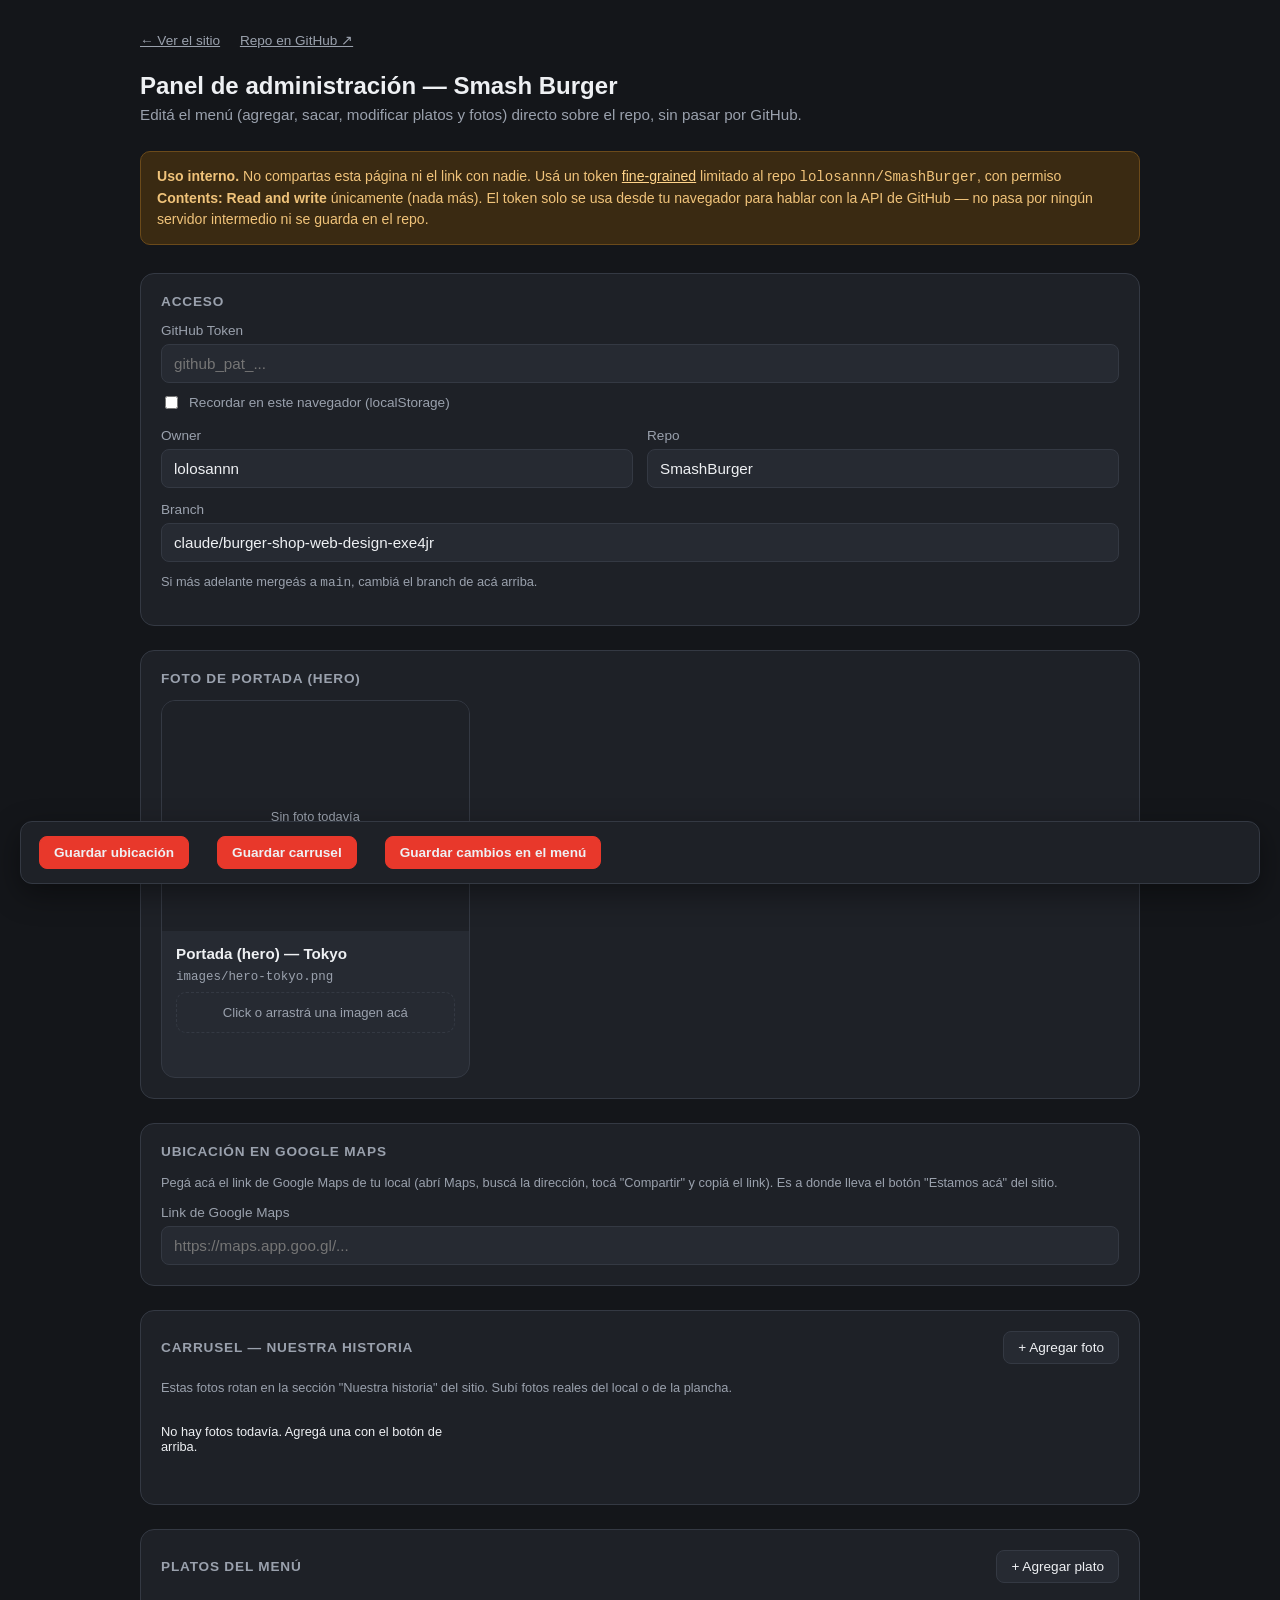
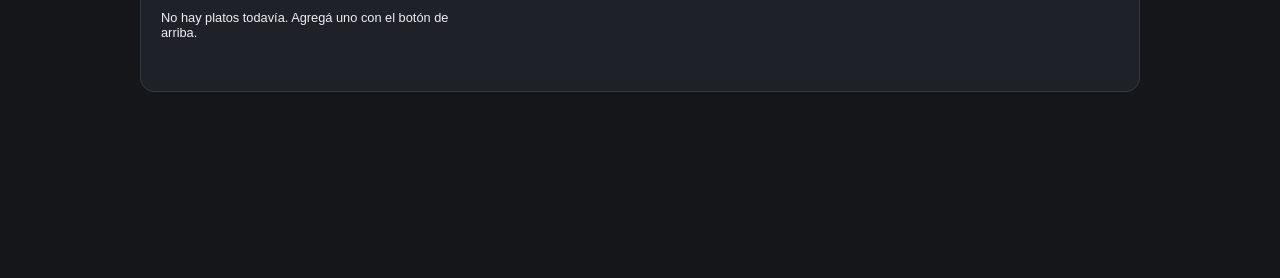
==== commit aefa6bd8: "Carrusel 100% automático, "Estamos acá" a Google Maps, y fix de imágenes en mobile - Se sacan las fl" ====
--- a/admin.html
+++ b/admin.html
@@ -223,6 +223,16 @@
   </div>
 
   <div class="panel">
+    <h2>Ubicación en Google Maps</h2>
+    <p class="small" style="margin-top:0;">
+      Pegá acá el link de Google Maps de tu local (abrí Maps, buscá la dirección, tocá "Compartir" y copiá el link).
+      Es a donde lleva el botón "Estamos acá" del sitio.
+    </p>
+    <label for="mapsUrlInput">Link de Google Maps</label>
+    <input type="text" id="mapsUrlInput" placeholder="https://maps.app.goo.gl/..." />
+  </div>
+
+  <div class="panel">
     <div class="panel-head">
       <h2>Carrusel — Nuestra historia</h2>
       <button class="btn" id="addAboutPhoto" type="button">+ Agregar foto</button>
@@ -245,6 +255,8 @@
 </div>
 
 <div class="save-bar" id="saveBar" style="display:none;">
+  <button class="btn primary" id="saveMapsUrl" type="button">Guardar ubicación</button>
+  <span class="status" id="saveMapsStatus"></span>
   <button class="btn primary" id="saveAbout" type="button">Guardar carrusel</button>
   <span class="status" id="saveAboutStatus"></span>
   <button class="btn primary" id="saveMenu" type="button">Guardar cambios en el menú</button>
@@ -368,6 +380,54 @@
     if (file.type === "image/webp") return "webp";
     return "jpg";
   }
+
+  /* ---------- Google Maps link ---------- */
+  var mapsUrlInput = document.getElementById("mapsUrlInput");
+  var saveMapsBtn = document.getElementById("saveMapsUrl");
+  var saveMapsStatus = document.getElementById("saveMapsStatus");
+  var configSha = null;
+
+  function loadConfig() {
+    getFile(cfg(), "config.json").then(function (file) {
+      if (file && file.content) {
+        configSha = file.sha;
+        try {
+          var data = JSON.parse(b64DecodeUnicode(file.content.replace(/\n/g, "")));
+          mapsUrlInput.value = data.mapsUrl || "";
+        } catch (e) { /* leave the field empty */ }
+      }
+    });
+  }
+
+  saveMapsBtn.addEventListener("click", function () {
+    var c = requireToken(saveMapsStatus);
+    if (!c) return;
+    var url = mapsUrlInput.value.trim();
+    if (!url) {
+      saveMapsStatus.textContent = "Pegá un link de Google Maps antes de guardar.";
+      saveMapsStatus.className = "status err";
+      return;
+    }
+
+    saveMapsStatus.textContent = "Guardando…";
+    saveMapsStatus.className = "status busy";
+    saveMapsBtn.disabled = true;
+
+    var json = JSON.stringify({ mapsUrl: url }, null, 2) + "\n";
+    putFile(c, "config.json", b64EncodeUnicode(json), configSha, "Update config.json via admin panel")
+      .then(function (res) {
+        configSha = res.content.sha;
+        saveMapsStatus.textContent = "Guardado ✓ — el sitio se actualiza en 1-2 min.";
+        saveMapsStatus.className = "status ok";
+      })
+      .catch(function (err) {
+        saveMapsStatus.textContent = "Error: " + err.message;
+        saveMapsStatus.className = "status err";
+      })
+      .then(function () { saveMapsBtn.disabled = false; });
+  });
+
+  loadConfig();
 
   /* ---------- Hero photo slot ---------- */
   (function heroSlot() {
